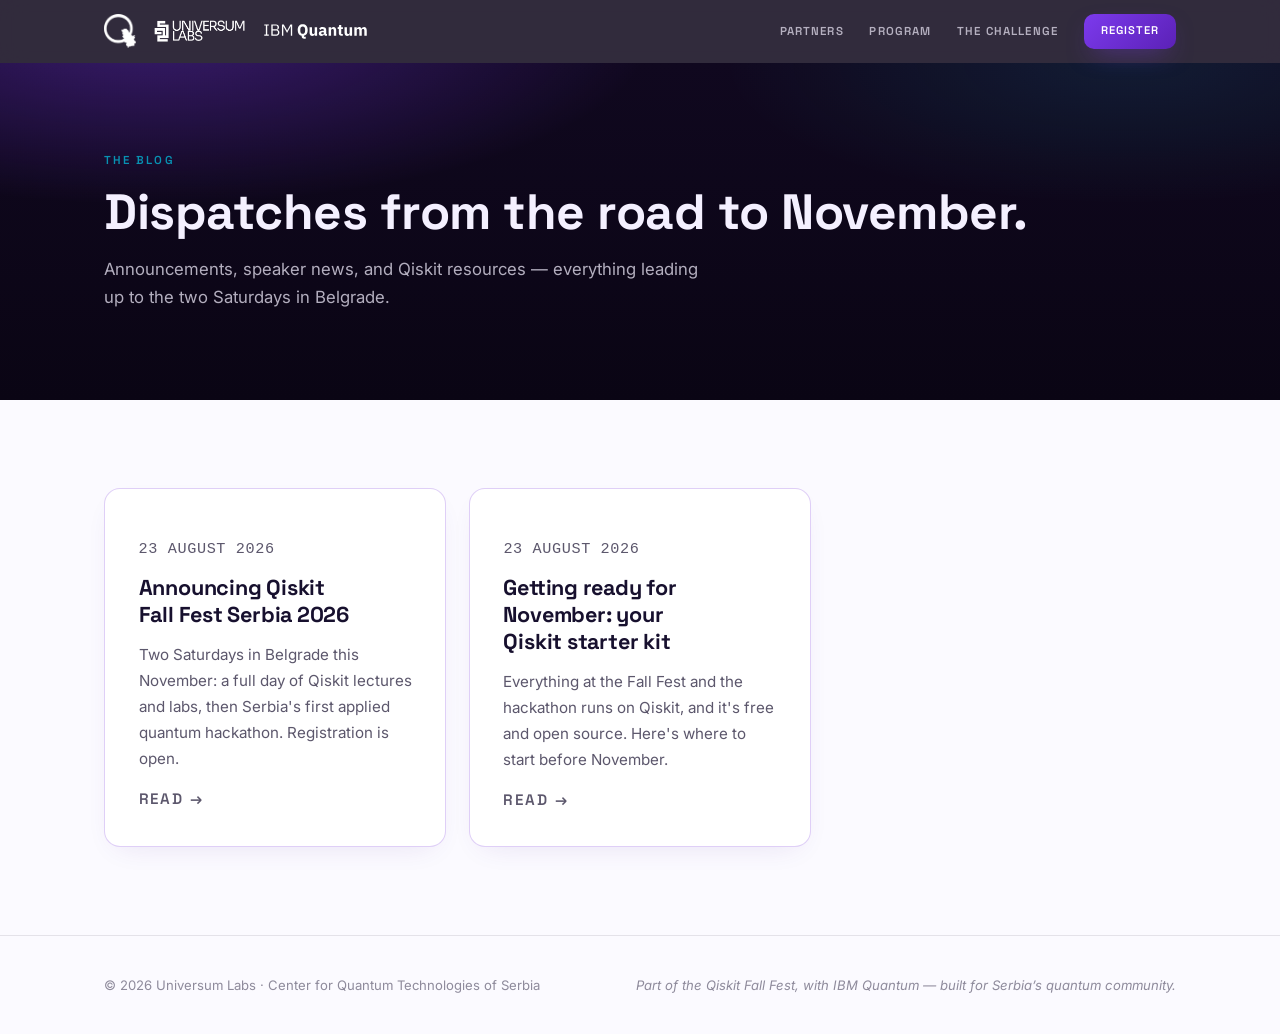
==== blog/index.html @ 72c78f12 "Add the blog, WordPress-ready New /blog with a listing page and a post page, styled to the site (dar" ====
<!doctype html>
<html lang="en">
<head>
  <meta charset="utf-8" />
  <meta name="viewport" content="width=device-width, initial-scale=1" />
  <title>Blog — Qiskit Fall Fest Serbia 2026</title>
  <meta
    name="description"
    content="News and updates from Qiskit Fall Fest Serbia 2026 — announcements, speaker news, Qiskit resources, and everything leading up to the two Saturdays in Belgrade."
  />
  <meta name="theme-color" content="#0A0514" />
  <link rel="icon" href="data:image/svg+xml,%3Csvg%20xmlns='http://www.w3.org/2000/svg'%20viewBox='0%200%2032%2032'%3E%3Ccircle%20cx='16'%20cy='16'%20r='13'%20fill='none'%20stroke='%238B5CF6'%20stroke-width='2'/%3E%3Cellipse%20cx='16'%20cy='16'%20rx='13'%20ry='5'%20fill='none'%20stroke='%238B5CF6'%20stroke-opacity='.55'/%3E%3Cline%20x1='16'%20y1='16'%20x2='24'%20y2='8'%20stroke='%2322D3EE'%20stroke-width='2'/%3E%3Ccircle%20cx='24'%20cy='8'%20r='2.5'%20fill='%2322D3EE'/%3E%3C/svg%3E" />
  <link rel="preconnect" href="https://fonts.googleapis.com" />
  <link rel="preconnect" href="https://fonts.gstatic.com" crossorigin />
  <link
    href="https://fonts.googleapis.com/css2?family=Inter:wght@400;500;600&family=Space+Grotesk:wght@500;600;700&display=swap"
    rel="stylesheet"
  />
  <link rel="stylesheet" href="../styles.css" />
</head>
<body>
  <header class="topbar">
    <div class="wrap topbar-inner">
      <div class="brand-logos" role="img" aria-label="Center for Quantum Technologies of Serbia, Universum Labs, and IBM Quantum">
        <img class="brand-logo brand-cqt" src="../assets/logo-cqt-serbia-white.png" alt="" />
        <img class="brand-logo brand-ul" src="../assets/logo-universum-labs-white.png" alt="" />
        <img class="brand-logo brand-ibm" src="../assets/ibm-quantum-rev.svg" alt="" />
      </div>
      <nav class="topnav" aria-label="Page">
        <a href="../index.html#partners">Partners</a>
        <a href="../index.html#program">Program</a>
        <a href="../index.html#challenge">The Challenge</a>
        <a class="btn btn-primary btn-small" href="../index.html#register">Register</a>
      </nav>
    </div>
  </header>

  <main>
    <section class="page-head" aria-label="Blog">
      <div class="wrap">
        <p class="eyebrow">The blog</p>
        <h1>Dispatches from the road to November.</h1>
        <p class="page-head-lede">
          Announcements, speaker news, and Qiskit resources — everything
          leading up to the two Saturdays in Belgrade.
        </p>
      </div>
    </section>

    <section aria-label="Posts">
      <div class="wrap">
        <div id="post-list" class="post-grid">
          <p class="blog-empty">Loading posts…</p>
        </div>
      </div>
    </section>
  </main>

  <footer class="footer">
    <div class="wrap footer-inner">
      <p>© 2026 Universum Labs · Center for Quantum Technologies of Serbia</p>
      <p class="footer-tag">Part of the Qiskit Fall Fest, with IBM Quantum — built for Serbia&rsquo;s quantum community.</p>
    </div>
  </footer>

  <script src="./posts.js"></script>
  <script src="./blog.js"></script>
</body>
</html>
---- styles.css ----
/* ────────────────────────────────────────────────────────────────────────
   Quantum Hackathon — standalone pre-launch site (light theme)
   Universum Labs × Center for Quantum Technologies Serbia
   ──────────────────────────────────────────────────────────────────────── */

:root {
  --bg: #fbfaff;
  --bg-raised: #f4f1fc;
  --panel: #ffffff;
  --line: rgba(109, 40, 217, 0.22);
  --line-soft: rgba(23, 16, 46, 0.1);
  --violet: #7c3aed;
  --violet-bright: #6d28d9;
  --violet-deep: #5b21b6;
  --cyan: #0891b2;
  --pink: #db2777;
  --text: #17102e;
  --dim: rgba(23, 16, 46, 0.7);
  --dimmer: rgba(23, 16, 46, 0.48);
  --font-display: "Space Grotesk", "Inter", system-ui, sans-serif;
  --font-body: "Inter", system-ui, sans-serif;
  --font-mono: ui-monospace, "SF Mono", "Cascadia Code", "JetBrains Mono", Menlo, monospace;
}

* {
  margin: 0;
  padding: 0;
  box-sizing: border-box;
}

html {
  scroll-behavior: smooth;
}

body {
  background: var(--bg);
  color: var(--text);
  font-family: var(--font-body);
  font-size: 16px;
  line-height: 1.6;
  -webkit-font-smoothing: antialiased;
}

::selection {
  background: rgba(124, 58, 237, 0.22);
  color: var(--text);
}

:focus-visible {
  outline: 2px solid var(--cyan);
  outline-offset: 2px;
}

.wrap {
  max-width: 1120px;
  margin-inline: auto;
  padding-inline: 24px;
}

.wrap-narrow {
  max-width: 720px;
}

section {
  scroll-margin-top: 76px;
}

.mono {
  font-family: var(--font-mono);
}

/* Gradient text — only used in the dark hero, so the bright variants */
.grad {
  background: linear-gradient(100deg, #a78bfa, #22d3ee);
  -webkit-background-clip: text;
  background-clip: text;
  color: transparent;
}

.violet { color: var(--violet-bright); }
.cyan { color: var(--cyan); }
.pink { color: var(--pink); }
.centered { text-align: center; }

/* ──────── Buttons ──────── */

.btn {
  display: inline-block;
  border: 0;
  border-radius: 10px;
  padding: 0.95rem 1.8rem;
  font-family: var(--font-display);
  font-size: 0.8rem;
  font-weight: 600;
  letter-spacing: 0.08em;
  text-transform: uppercase;
  text-decoration: none;
  color: var(--text);
  cursor: pointer;
  transition: transform 0.15s ease, box-shadow 0.15s ease, border-color 0.15s ease, filter 0.15s ease;
}

.btn-primary {
  background: linear-gradient(135deg, var(--violet), var(--violet-deep));
  color: #ffffff;
  box-shadow: 0 10px 26px -10px rgba(124, 58, 237, 0.55);
}

.btn-primary:hover {
  filter: brightness(1.08);
  transform: translateY(-2px);
}

.btn-ghost {
  border: 1px solid rgba(23, 16, 46, 0.25);
  background: transparent;
}

.btn-ghost:hover {
  border-color: var(--violet);
  color: var(--violet-bright);
  transform: translateY(-2px);
}

.btn-small {
  padding: 0.55rem 1.1rem;
  font-size: 0.7rem;
}

/* ──────── Top bar ──────── */

/* Dark to match the hero — the two read as one dark block at the top */
.topbar {
  position: sticky;
  top: 0;
  z-index: 50;
  background: rgba(13, 7, 26, 0.85);
  backdrop-filter: blur(12px);
  -webkit-backdrop-filter: blur(12px);
}

/* All three partner marks, white versions, in the menu bar */
.brand-logos {
  display: flex;
  align-items: center;
  gap: 1.1rem;
}

.brand-logo {
  display: block;
  width: auto;
}

.brand-cqt { height: 34px; }
.brand-ul  { height: 22px; }
.brand-ibm { height: 17px; }

.topbar-inner {
  display: flex;
  align-items: center;
  justify-content: space-between;
  gap: 1rem;
  padding-block: 0.85rem;
}

.topnav {
  display: flex;
  align-items: center;
  gap: 1.6rem;
}

.topnav a:not(.btn) {
  font-family: var(--font-display);
  font-size: 0.72rem;
  font-weight: 600;
  letter-spacing: 0.1em;
  text-transform: uppercase;
  text-decoration: none;
  color: rgba(244, 240, 255, 0.68);
  transition: color 0.15s ease;
}

.topnav a:not(.btn):hover {
  color: #ffffff;
}

/* ──────── Hero ──────── */

/* Dark hero on a light page — the dark-to-light change is the divider,
   so no border here */
.hero {
  position: relative;
  overflow: hidden;
  background:
    radial-gradient(60% 55% at 12% -5%, rgba(124, 58, 237, 0.38), transparent 65%),
    radial-gradient(45% 45% at 88% 12%, rgba(34, 211, 238, 0.12), transparent 70%),
    linear-gradient(180deg, #10081f 0%, #0a0514 100%);
}

.hero h1 {
  color: #f4f0ff;
}

.hero .lede {
  color: rgba(244, 240, 255, 0.74);
}

.hero .microline,
.hero .hero-footline {
  color: rgba(244, 240, 255, 0.48);
}

.hero .pill {
  color: #c4b5fd;
  border-color: rgba(167, 139, 250, 0.42);
  background: rgba(139, 92, 246, 0.14);
}

.hero .btn-ghost {
  border-color: rgba(244, 240, 255, 0.35);
  color: #f4f0ff;
}

.hero .btn-ghost:hover {
  border-color: #a78bfa;
  color: #c4b5fd;
}

.hero .readout {
  color: rgba(244, 240, 255, 0.5);
}

.hero .readout .angles {
  color: #22d3ee;
}

.hero-grid {
  display: grid;
  grid-template-columns: 1.05fr 0.95fr;
  align-items: center;
  gap: 3rem;
  min-height: min(82svh, 860px);
  padding-block: 4.5rem 3rem;
}

.pill {
  display: inline-block;
  border: 1px solid var(--line);
  border-radius: 999px;
  padding: 0.4rem 1rem;
  font-family: var(--font-display);
  font-size: 0.68rem;
  font-weight: 600;
  letter-spacing: 0.16em;
  text-transform: uppercase;
  color: var(--violet-bright);
  background: rgba(124, 58, 237, 0.07);
}

.hero h1 {
  margin-top: 1.6rem;
  font-family: var(--font-display);
  font-size: clamp(2.6rem, 5.6vw, 4.2rem);
  font-weight: 700;
  line-height: 1.04;
  letter-spacing: -0.015em;
  text-wrap: balance;
}

.hero h1 .grad {
  display: inline;
}

.lede {
  margin-top: 1.5rem;
  max-width: 34rem;
  font-size: 1.1rem;
  line-height: 1.75;
  color: var(--dim);
}

.cta-row {
  display: flex;
  flex-wrap: wrap;
  gap: 0.9rem;
  margin-top: 2.2rem;
}

.microline {
  margin-top: 2rem;
  font-family: var(--font-display);
  font-size: 0.68rem;
  font-weight: 600;
  letter-spacing: 0.14em;
  text-transform: uppercase;
  color: var(--dimmer);
}

.hero-footline {
  padding-bottom: 1.8rem;
  text-align: center;
  font-family: var(--font-display);
  font-size: 0.66rem;
  font-weight: 600;
  letter-spacing: 0.22em;
  text-transform: uppercase;
  color: var(--dimmer);
}

/* ──────── Bloch sphere ──────── */

.hero-viz {
  text-align: center;
}

#bloch {
  width: min(100%, 440px);
  height: auto;
  filter: drop-shadow(0 0 46px rgba(124, 58, 237, 0.32));
}

#bloch text {
  font-family: var(--font-mono);
  font-size: 12.5px;
}

#bloch .psi-label {
  font-size: 14px;
}

.readout {
  display: flex;
  flex-direction: column;
  gap: 0.35rem;
  margin-top: 0.8rem;
  font-size: 0.78rem;
  color: var(--dimmer);
}

.readout sup {
  font-size: 0.62em;
}

.readout .angles {
  color: var(--cyan);
  font-variant-numeric: tabular-nums;
}

/* ──────── Sections ──────── */

section:not(.hero) {
  padding-block: 5.5rem;
}

.band {
  border-block: 1px solid var(--line-soft);
  background:
    radial-gradient(50% 60% at 85% 10%, rgba(124, 58, 237, 0.08), transparent 70%),
    var(--bg-raised);
}

.eyebrow {
  font-family: var(--font-display);
  font-size: 0.72rem;
  font-weight: 600;
  letter-spacing: 0.18em;
  text-transform: uppercase;
  color: var(--cyan);
}

h2 {
  margin-top: 1rem;
  max-width: 46rem;
  font-family: var(--font-display);
  font-size: clamp(1.9rem, 3.6vw, 2.7rem);
  font-weight: 700;
  line-height: 1.12;
  letter-spacing: -0.01em;
  text-wrap: balance;
}

h2.centered {
  margin-inline: auto;
}

.section-lede {
  margin-top: 1.4rem;
  max-width: 46rem;
  font-size: 1.02rem;
  line-height: 1.75;
  color: var(--dim);
}

.section-lede.centered {
  margin-inline: auto;
}

/* ──────── Cards ──────── */

.card {
  border: 1px solid var(--line);
  border-radius: 16px;
  background: var(--panel);
  box-shadow: 0 10px 30px -14px rgba(76, 29, 149, 0.14);
  padding: 2.1rem;
  transition: transform 0.18s ease, border-color 0.18s ease, box-shadow 0.18s ease;
}

.card:hover {
  transform: translateY(-4px);
  border-color: rgba(109, 40, 217, 0.45);
  box-shadow: 0 18px 42px -16px rgba(76, 29, 149, 0.22);
}

.card h3 {
  font-family: var(--font-display);
  font-size: 1.45rem;
  font-weight: 700;
  line-height: 1.2;
}

.card p:not(.card-eyebrow):not(.card-role):not(.track-number) {
  margin-top: 0.9rem;
  font-size: 0.95rem;
  line-height: 1.7;
  color: var(--dim);
}

.card-eyebrow {
  margin-bottom: 0.9rem;
  font-family: var(--font-display);
  font-size: 0.68rem;
  font-weight: 600;
  letter-spacing: 0.18em;
  text-transform: uppercase;
}

.card-role {
  margin-top: 1.4rem;
  font-family: var(--font-display);
  font-size: 0.66rem;
  font-weight: 600;
  letter-spacing: 0.12em;
  text-transform: uppercase;
}

/* Partner logo row — three logos, side by side, each linking out */

.logo-row {
  display: flex;
  flex-wrap: wrap;
  align-items: center;
  justify-content: center;
  gap: 3rem 4.5rem;
  margin-top: 3.4rem;
}

.logo-link {
  display: inline-flex;
  transition: opacity 0.15s ease, transform 0.15s ease;
}

.logo-link:hover {
  opacity: 0.75;
  transform: translateY(-3px);
}

.logo-img {
  display: block;
  width: auto;
  max-width: 100%;
}

/* Heights tuned per logo so the three read at similar visual weight */
.logo-cqt { height: clamp(110px, 15vw, 168px); }
.logo-ul  { height: clamp(54px, 7.4vw, 80px); }
.logo-ibm { height: clamp(38px, 5vw, 54px); }

/* Organizer cards under the partner logos */

.team-kicker {
  margin-top: 4.2rem;
  text-align: center;
  font-family: var(--font-display);
  font-size: 0.68rem;
  font-weight: 600;
  letter-spacing: 0.2em;
  text-transform: uppercase;
  color: var(--dimmer);
}

.team-grid {
  display: flex;
  flex-wrap: wrap;
  justify-content: center;
  gap: 1.2rem;
  margin-top: 1.6rem;
}

.team-card {
  width: 196px;
  border: 1px solid var(--line);
  border-radius: 16px;
  background: var(--panel);
  box-shadow: 0 10px 30px -14px rgba(76, 29, 149, 0.14);
  padding: 1.4rem 1rem 1.3rem;
  text-align: center;
  transition: transform 0.18s ease, border-color 0.18s ease, box-shadow 0.18s ease;
}

.team-card:hover {
  transform: translateY(-4px);
  border-color: rgba(109, 40, 217, 0.45);
  box-shadow: 0 18px 42px -16px rgba(76, 29, 149, 0.22);
}

/* Photo placeholder — swap the div for an <img class="headshot"> when
   real photos land; the same rules crop it into the circle */
.headshot {
  width: 108px;
  height: 108px;
  margin: 0 auto 0.9rem;
  border-radius: 50%;
  border: 1px solid var(--line);
  background: linear-gradient(135deg, rgba(124, 58, 237, 0.16), rgba(34, 211, 238, 0.14));
  display: flex;
  align-items: center;
  justify-content: center;
  object-fit: cover;
  font-family: var(--font-display);
  font-size: 1.35rem;
  font-weight: 700;
  letter-spacing: 0.05em;
  color: var(--violet-bright);
}

.team-name {
  display: inline-block;
  font-family: var(--font-display);
  font-size: 0.95rem;
  font-weight: 700;
  line-height: 1.25;
  color: var(--text);
  text-decoration: none;
  transition: color 0.15s ease;
}

.team-name::after {
  content: " ↗";
  font-size: 0.72em;
  color: var(--cyan);
}

.team-name:hover {
  color: var(--violet-bright);
}

.team-org {
  margin-top: 0.35rem;
  font-family: var(--font-display);
  font-size: 0.64rem;
  font-weight: 600;
  letter-spacing: 0.14em;
  text-transform: uppercase;
  color: var(--dimmer);
}

/* ──────── Program ──────── */

.program-grid {
  display: grid;
  grid-template-columns: 1fr 1fr;
  gap: 1.4rem;
  margin-top: 2.6rem;
}

.program-date {
  font-family: var(--font-display);
  font-size: 0.95rem;
  font-weight: 600;
  letter-spacing: 0.1em;
  text-transform: uppercase;
  line-height: 1;
  margin-bottom: 1.1rem;
}

.program-date span {
  font-size: 3.4rem;
  font-weight: 700;
  letter-spacing: -0.01em;
  margin-inline: 0.15rem;
}

.program-card h3 {
  margin-top: 0.2rem;
}

/* ──────── Schedule table ──────── */

.schedule {
  margin-top: 3.2rem;
}

.schedule-kicker {
  font-family: var(--font-display);
  font-size: 0.68rem;
  font-weight: 600;
  letter-spacing: 0.2em;
  text-transform: uppercase;
  color: var(--dimmer);
}

.table-wrap {
  margin-top: 1.2rem;
  overflow-x: auto;
  border: 1px solid var(--line);
  border-radius: 14px;
  background: var(--panel);
  box-shadow: 0 10px 30px -14px rgba(76, 29, 149, 0.14);
}

.program-table {
  width: 100%;
  min-width: 640px;
  border-collapse: collapse;
  text-align: left;
  font-size: 0.93rem;
}

.program-table th {
  padding: 0.85rem 1.2rem;
  font-family: var(--font-display);
  font-size: 0.64rem;
  font-weight: 600;
  letter-spacing: 0.16em;
  text-transform: uppercase;
  color: var(--dimmer);
  border-bottom: 1px solid var(--line);
}

.program-table td {
  padding: 0.8rem 1.2rem;
  border-bottom: 1px solid var(--line-soft);
  vertical-align: top;
}

.program-table tbody tr:last-child td {
  border-bottom: 0;
}

.t-time {
  font-family: var(--font-mono);
  font-size: 0.8rem;
  font-variant-numeric: tabular-nums;
  white-space: nowrap;
  color: var(--violet-bright);
}

.t-lead {
  font-size: 0.86rem;
  color: var(--dim);
}

.t-tba {
  font-style: italic;
  color: var(--dimmer);
}

.t-break td {
  background: rgba(124, 58, 237, 0.045);
}

.t-break td:not(.t-time) {
  color: var(--dimmer);
}

.schedule-note {
  margin-top: 1rem;
  font-size: 0.9rem;
  font-style: italic;
  color: var(--dimmer);
}

.band-note {
  margin-top: 2.2rem;
  max-width: 44rem;
  font-style: italic;
  color: var(--dim);
}

/* ──────── Tracks ──────── */

.tracks-kicker {
  margin-top: 3.4rem;
  font-family: var(--font-display);
  font-size: 0.68rem;
  font-weight: 600;
  letter-spacing: 0.2em;
  text-transform: uppercase;
  color: var(--dimmer);
}

.track-grid {
  display: grid;
  grid-template-columns: repeat(3, 1fr);
  gap: 1.4rem;
  margin-top: 1.4rem;
}

.track-number {
  font-family: var(--font-display);
  font-size: 3.6rem;
  font-weight: 700;
  line-height: 1;
  opacity: 0.38;
}

.track-card h3 {
  margin-top: 0.9rem;
}

.tracks-note {
  margin-top: 1.8rem;
  max-width: 44rem;
  font-size: 0.92rem;
  font-style: italic;
  color: var(--dimmer);
}

/* ──────── Facts ──────── */

.facts {
  display: grid;
  grid-template-columns: repeat(3, 1fr);
  gap: 1rem;
  margin-top: 3.4rem;
}

.fact {
  border: 1px solid var(--line);
  border-radius: 14px;
  background: rgba(124, 58, 237, 0.055);
  padding: 1.5rem 1rem;
  text-align: center;
}

.fact-value {
  font-family: var(--font-display);
  font-size: 1.6rem;
  font-weight: 700;
  color: var(--violet-bright);
}

.fact-label {
  margin-top: 0.4rem;
  font-family: var(--font-display);
  font-size: 0.64rem;
  font-weight: 600;
  letter-spacing: 0.14em;
  text-transform: uppercase;
  color: var(--dimmer);
}

/* ──────── Signup ──────── */

.updates {
  text-align: center;
}

.signup {
  max-width: 42rem;
  margin: 2.6rem auto 0;
  border: 1px solid var(--line);
  border-radius: 16px;
  background: var(--panel);
  box-shadow: 0 14px 38px -16px rgba(76, 29, 149, 0.18);
  padding: 2rem;
  text-align: left;
}

.field-label {
  display: block;
  margin-bottom: 0.6rem;
  font-family: var(--font-display);
  font-size: 0.68rem;
  font-weight: 600;
  letter-spacing: 0.14em;
  text-transform: uppercase;
  color: var(--dim);
}

.form-grid {
  display: grid;
  grid-template-columns: 1fr 1fr;
  gap: 1.1rem 1rem;
}

.field-wide {
  grid-column: 1 / -1;
}

fieldset.field {
  border: 0;
  padding: 0;
  margin: 0;
}

.signup input[type="text"],
.signup input[type="email"],
.signup select,
.signup textarea {
  width: 100%;
  border: 1px solid rgba(109, 40, 217, 0.3);
  border-radius: 10px;
  background: #ffffff;
  padding: 0.85rem 1rem;
  font-family: var(--font-body);
  font-size: 0.95rem;
  color: var(--text);
}

.signup select {
  appearance: none;
  background-image: url("data:image/svg+xml,%3Csvg xmlns='http://www.w3.org/2000/svg' width='12' height='8'%3E%3Cpath d='M1 1l5 5 5-5' fill='none' stroke='%236d28d9' stroke-width='2'/%3E%3C/svg%3E");
  background-repeat: no-repeat;
  background-position: right 1rem center;
  padding-right: 2.4rem;
}

.signup select:invalid {
  color: var(--dimmer);
}

.signup textarea {
  resize: vertical;
}

.signup ::placeholder {
  color: var(--dimmer);
}

.signup input:focus,
.signup select:focus,
.signup textarea:focus {
  border-color: var(--violet);
  outline: none;
}

.check {
  display: flex;
  align-items: center;
  gap: 0.6rem;
  padding: 0.4rem 0;
  font-size: 0.93rem;
  color: var(--dim);
  cursor: pointer;
}

.check input {
  width: 17px;
  height: 17px;
  flex: none;
  accent-color: var(--violet);
}

.optional {
  text-transform: none;
  letter-spacing: 0.02em;
  font-weight: 500;
  color: var(--dimmer);
}

.btn-register {
  width: 100%;
  margin-top: 1.3rem;
}

.hp {
  position: absolute;
  left: -9999px;
  width: 1px;
  height: 1px;
  opacity: 0;
}

.form-status {
  min-height: 1.3rem;
  margin-top: 0.8rem;
  font-size: 0.82rem;
  color: var(--dim);
}

.form-status.error {
  color: var(--pink);
}

.privacy {
  margin-top: 1.4rem;
  font-family: var(--font-display);
  font-size: 0.64rem;
  font-weight: 600;
  letter-spacing: 0.14em;
  text-transform: uppercase;
  color: var(--dimmer);
}

/* ──────── Blog ──────── */

/* Dark page header band, matching the hero's palette */
.page-head {
  background:
    radial-gradient(60% 80% at 12% -10%, rgba(124, 58, 237, 0.38), transparent 65%),
    radial-gradient(45% 60% at 88% 0%, rgba(34, 211, 238, 0.1), transparent 70%),
    linear-gradient(180deg, #10081f 0%, #0a0514 100%);
}

.page-head h1 {
  margin-top: 1rem;
  font-family: var(--font-display);
  font-size: clamp(2rem, 4.4vw, 3.1rem);
  font-weight: 700;
  line-height: 1.08;
  letter-spacing: -0.01em;
  color: #f4f0ff;
  text-wrap: balance;
}

.page-head-lede {
  margin-top: 1rem;
  max-width: 38rem;
  font-size: 1.05rem;
  line-height: 1.7;
  color: rgba(244, 240, 255, 0.72);
}

.page-head .post-date {
  margin-top: 1rem;
  color: #22d3ee;
}

.crumb {
  color: inherit;
  text-decoration: none;
}

.crumb:hover {
  color: #ffffff;
}

.crumb-dark {
  font-family: var(--font-display);
  font-size: 0.78rem;
  font-weight: 600;
  letter-spacing: 0.08em;
  text-transform: uppercase;
  text-decoration: none;
  color: var(--violet-bright);
}

.crumb-dark:hover {
  color: var(--text);
}

.wrap-prose {
  max-width: 46rem;
}

.post-grid {
  display: grid;
  grid-template-columns: repeat(auto-fill, minmax(300px, 1fr));
  gap: 1.4rem;
}

.post-card {
  display: block;
  text-decoration: none;
  color: inherit;
}

.post-date {
  font-family: var(--font-mono);
  font-size: 0.75rem;
  letter-spacing: 0.04em;
  text-transform: uppercase;
  color: var(--violet-bright);
}

.post-card h2 {
  margin-top: 0.7rem;
  max-width: none;
  font-size: 1.35rem;
  line-height: 1.25;
}

.post-excerpt {
  margin-top: 0.7rem;
  font-size: 0.95rem;
  line-height: 1.65;
  color: var(--dim);
}

.post-more {
  margin-top: 1.1rem;
  font-family: var(--font-display);
  font-size: 0.7rem;
  font-weight: 600;
  letter-spacing: 0.12em;
  text-transform: uppercase;
  color: var(--cyan);
}

.blog-empty {
  grid-column: 1 / -1;
  color: var(--dimmer);
  font-style: italic;
}

.post-footer {
  margin-top: 2.6rem;
}

/* Post body typography */
.prose {
  font-size: 1.02rem;
  line-height: 1.8;
  color: var(--text);
}

.prose > * + * {
  margin-top: 1.1em;
}

.prose h2,
.prose h3 {
  margin-top: 1.9em;
  font-family: var(--font-display);
  font-weight: 700;
  line-height: 1.2;
}

.prose h2 { font-size: 1.5rem; }
.prose h3 { font-size: 1.2rem; }

.prose a {
  color: var(--violet-bright);
  text-decoration: underline;
  text-decoration-color: rgba(109, 40, 217, 0.35);
  text-underline-offset: 3px;
}

.prose a:hover {
  text-decoration-color: var(--violet-bright);
}

.prose ul,
.prose ol {
  padding-left: 1.4rem;
}

.prose li {
  margin-top: 0.45em;
}

.prose li::marker {
  color: var(--violet);
}

.prose blockquote {
  border-left: 3px solid var(--violet);
  padding-left: 1.2rem;
  font-style: italic;
  color: var(--dim);
}

.prose code {
  background: rgba(124, 58, 237, 0.08);
  border-radius: 6px;
  padding: 0.1em 0.4em;
  font-family: var(--font-mono);
  font-size: 0.88em;
  color: var(--violet-deep);
}

.prose pre {
  overflow-x: auto;
  border: 1px solid var(--line);
  border-radius: 12px;
  background: #141022;
  padding: 1.1rem 1.3rem;
}

.prose pre code {
  background: none;
  padding: 0;
  color: #c4b5fd;
}

.prose img {
  max-width: 100%;
  height: auto;
  border-radius: 12px;
}

/* ──────── Footer ──────── */

.footer {
  border-top: 1px solid var(--line-soft);
  padding-block: 2.4rem;
}

.footer-inner {
  display: flex;
  flex-wrap: wrap;
  justify-content: space-between;
  gap: 0.8rem;
  font-size: 0.82rem;
  color: var(--dimmer);
}

.footer-tag {
  font-style: italic;
}

/* ──────── Responsive ──────── */

@media (max-width: 940px) {
  .hero-grid {
    grid-template-columns: 1fr;
    min-height: 0;
    padding-block: 3.5rem 2.5rem;
    text-align: center;
  }

  .lede {
    margin-inline: auto;
  }

  .cta-row {
    justify-content: center;
  }

  #bloch {
    width: min(78vw, 380px);
  }

  .program-grid,
  .track-grid,
  .facts {
    grid-template-columns: 1fr;
  }

  .logo-row {
    gap: 2.2rem 3rem;
  }
}

@media (max-width: 720px) {
  .topnav a:not(.btn) {
    display: none;
  }

  .brand-logos {
    gap: 0.7rem;
  }

  .brand-cqt { height: 27px; }
  .brand-ul  { height: 17px; }
  .brand-ibm { height: 13px; }

  .topbar .btn-small {
    padding: 0.5rem 0.8rem;
    font-size: 0.62rem;
    white-space: nowrap;
  }

  .form-grid {
    grid-template-columns: 1fr;
  }
}

/* ──────── Reduced motion ──────── */

@media (prefers-reduced-motion: reduce) {
  html {
    scroll-behavior: auto;
  }

  .btn,
  .card {
    transition: none;
  }
}
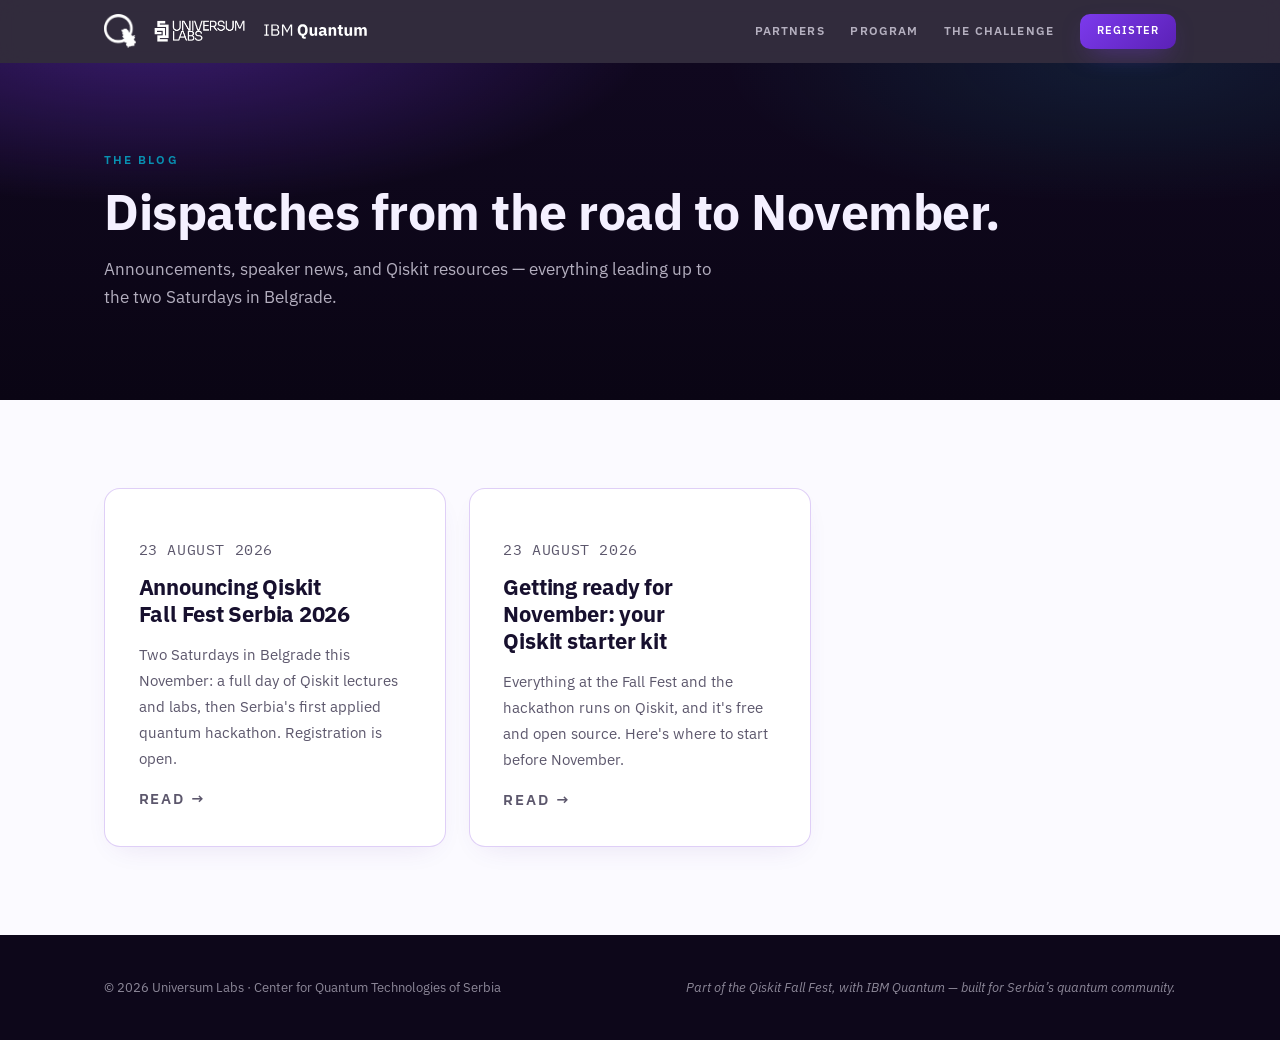
==== commit aeda0650: "IBM Plex type, color-block sections, and session detail pages - Switch all type to IBM Plex Sans / I" ====
--- a/blog/index.html
+++ b/blog/index.html
@@ -13,7 +13,7 @@
   <link rel="preconnect" href="https://fonts.googleapis.com" />
   <link rel="preconnect" href="https://fonts.gstatic.com" crossorigin />
   <link
-    href="https://fonts.googleapis.com/css2?family=Inter:wght@400;500;600&family=Space+Grotesk:wght@500;600;700&display=swap"
+    href="https://fonts.googleapis.com/css2?family=IBM+Plex+Mono:wght@400;500&family=IBM+Plex+Sans:wght@400;500;600;700&display=swap"
     rel="stylesheet"
   />
   <link rel="stylesheet" href="../styles.css" />
--- a/styles.css
+++ b/styles.css
@@ -17,9 +17,10 @@
   --text: #17102e;
   --dim: rgba(23, 16, 46, 0.7);
   --dimmer: rgba(23, 16, 46, 0.48);
-  --font-display: "Space Grotesk", "Inter", system-ui, sans-serif;
-  --font-body: "Inter", system-ui, sans-serif;
-  --font-mono: ui-monospace, "SF Mono", "Cascadia Code", "JetBrains Mono", Menlo, monospace;
+  /* IBM Plex — the same family IBM Quantum uses */
+  --font-display: "IBM Plex Sans", system-ui, sans-serif;
+  --font-body: "IBM Plex Sans", system-ui, sans-serif;
+  --font-mono: "IBM Plex Mono", ui-monospace, "SF Mono", Menlo, monospace;
 }
 
 * {
@@ -240,7 +241,7 @@
   align-items: center;
   gap: 3rem;
   min-height: min(82svh, 860px);
-  padding-block: 4.5rem 3rem;
+  padding-block: 4.5rem;
 }
 
 .pill {
@@ -352,11 +353,11 @@
   padding-block: 5.5rem;
 }
 
+/* Tinted band — color, not lines, divides sections */
 .band {
-  border-block: 1px solid var(--line-soft);
   background:
-    radial-gradient(50% 60% at 85% 10%, rgba(124, 58, 237, 0.08), transparent 70%),
-    var(--bg-raised);
+    radial-gradient(50% 60% at 85% 10%, rgba(124, 58, 237, 0.1), transparent 70%),
+    #f1ecfb;
 }
 
 .eyebrow {
@@ -452,7 +453,6 @@
   align-items: center;
   justify-content: center;
   gap: 3rem 4.5rem;
-  margin-top: 3.4rem;
 }
 
 .logo-link {
@@ -545,7 +545,7 @@
   transition: color 0.15s ease;
 }
 
-.team-name::after {
+a.team-name::after {
   content: " ↗";
   font-size: 0.72em;
   color: var(--cyan);
@@ -679,6 +679,71 @@
   font-size: 0.9rem;
   font-style: italic;
   color: var(--dimmer);
+}
+
+/* Sessions in the table link to their detail pages */
+.t-link {
+  color: var(--violet-deep);
+  font-weight: 500;
+  text-decoration: none;
+  border-bottom: 1px solid rgba(109, 40, 217, 0.3);
+  transition: border-color 0.15s ease, color 0.15s ease;
+}
+
+.t-link:hover {
+  color: var(--violet);
+  border-bottom-color: var(--violet);
+}
+
+/* ──────── Session detail page ──────── */
+
+.meta-chips {
+  display: flex;
+  flex-wrap: wrap;
+  gap: 0.6rem;
+  margin-top: 1.2rem;
+}
+
+.meta-chip {
+  border: 1px solid rgba(167, 139, 250, 0.35);
+  border-radius: 999px;
+  padding: 0.35rem 0.9rem;
+  font-family: var(--font-mono);
+  font-size: 0.72rem;
+  letter-spacing: 0.04em;
+  color: #c4b5fd;
+  background: rgba(139, 92, 246, 0.12);
+}
+
+.speakers-kicker {
+  margin-top: 3rem;
+  font-family: var(--font-display);
+  font-size: 0.68rem;
+  font-weight: 600;
+  letter-spacing: 0.2em;
+  text-transform: uppercase;
+  color: var(--dimmer);
+}
+
+.speaker-note {
+  margin-top: 1.2rem;
+  font-size: 0.9rem;
+  font-style: italic;
+  color: var(--dimmer);
+}
+
+.session-cta {
+  display: flex;
+  flex-wrap: wrap;
+  align-items: center;
+  gap: 1.2rem;
+  margin-top: 3rem;
+}
+
+.team-role {
+  margin-top: 0.15rem;
+  font-size: 0.82rem;
+  color: var(--dim);
 }
 
 .band-note {
@@ -1103,9 +1168,10 @@
 
 /* ──────── Footer ──────── */
 
+/* Dark footer bookends the page with the topbar and hero — no divider line */
 .footer {
-  border-top: 1px solid var(--line-soft);
-  padding-block: 2.4rem;
+  background: #0d071a;
+  padding-block: 2.6rem;
 }
 
 .footer-inner {
@@ -1114,7 +1180,7 @@
   justify-content: space-between;
   gap: 0.8rem;
   font-size: 0.82rem;
-  color: var(--dimmer);
+  color: rgba(244, 240, 255, 0.55);
 }
 
 .footer-tag {
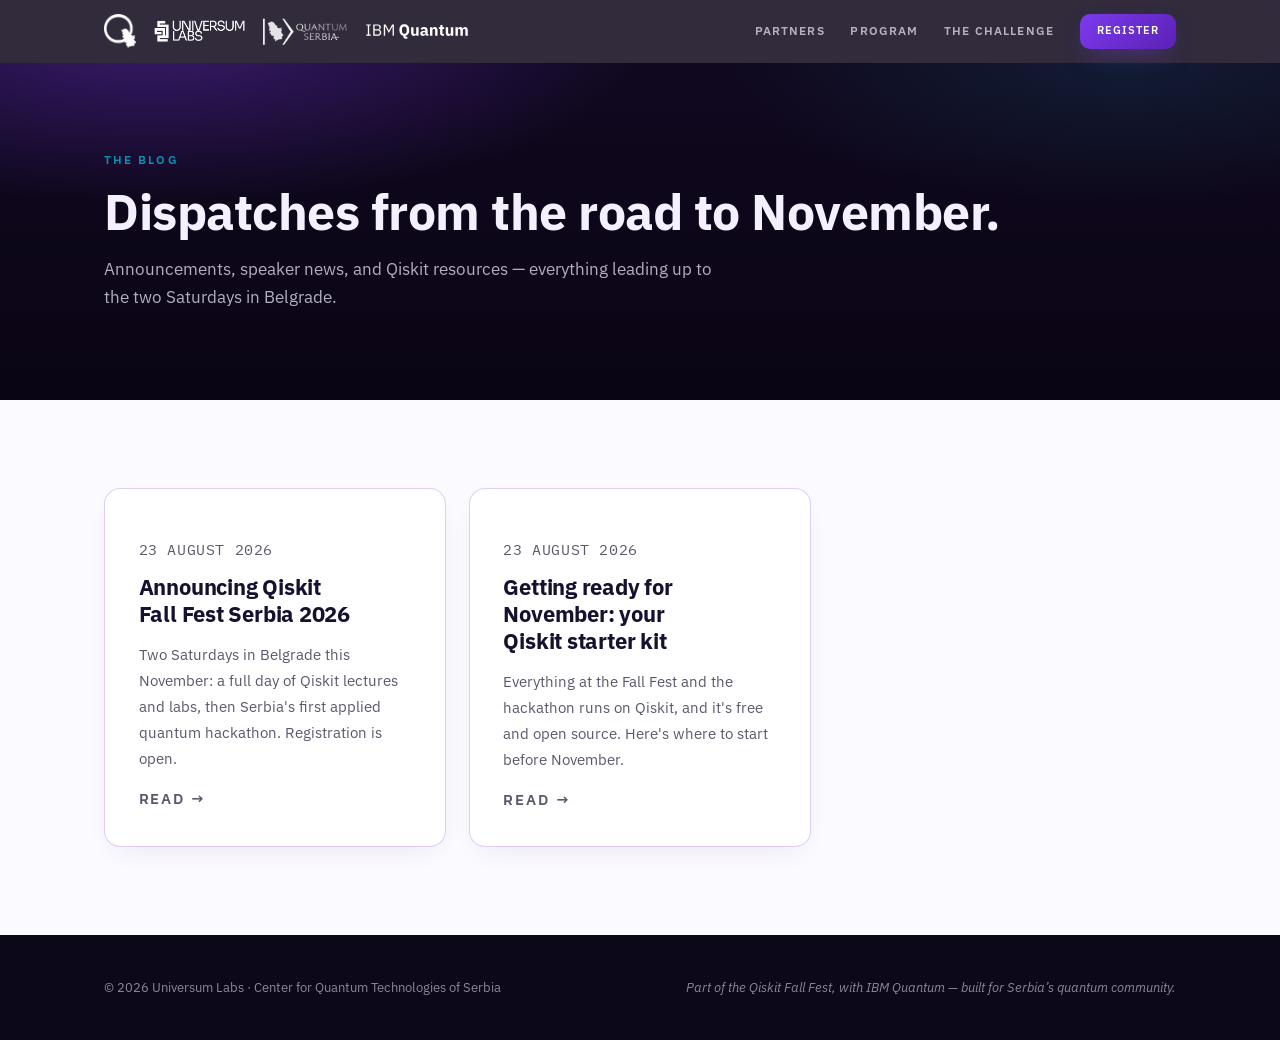
==== commit f71fe078: "Add the Quantum Serbia logo to the nav bar and partners row Place Quantum Serbia between Universum L" ====
--- a/blog/index.html
+++ b/blog/index.html
@@ -8,6 +8,13 @@
     name="description"
     content="News and updates from Qiskit Fall Fest Serbia 2026 — announcements, speaker news, Qiskit resources, and everything leading up to the two Saturdays in Belgrade."
   />
+  <meta property="og:type" content="website" />
+  <meta property="og:site_name" content="Qiskit Fall Fest Serbia 2026" />
+  <meta property="og:title" content="Blog — Qiskit Fall Fest Serbia 2026" />
+  <meta property="og:description" content="News and updates from Qiskit Fall Fest Serbia 2026 — announcements, speaker news, and Qiskit resources." />
+  <!-- Interim host: swap for the custom domain once set (README, "Going live") -->
+  <meta property="og:image" content="https://ibm-qiskit-fall-fest-serbia.vercel.app/assets/og-card.png" />
+  <meta name="twitter:card" content="summary_large_image" />
   <meta name="theme-color" content="#0A0514" />
   <link rel="icon" href="data:image/svg+xml,%3Csvg%20xmlns='http://www.w3.org/2000/svg'%20viewBox='0%200%2032%2032'%3E%3Ccircle%20cx='16'%20cy='16'%20r='13'%20fill='none'%20stroke='%238B5CF6'%20stroke-width='2'/%3E%3Cellipse%20cx='16'%20cy='16'%20rx='13'%20ry='5'%20fill='none'%20stroke='%238B5CF6'%20stroke-opacity='.55'/%3E%3Cline%20x1='16'%20y1='16'%20x2='24'%20y2='8'%20stroke='%2322D3EE'%20stroke-width='2'/%3E%3Ccircle%20cx='24'%20cy='8'%20r='2.5'%20fill='%2322D3EE'/%3E%3C/svg%3E" />
   <link rel="preconnect" href="https://fonts.googleapis.com" />
@@ -16,21 +23,24 @@
     href="https://fonts.googleapis.com/css2?family=IBM+Plex+Mono:wght@400;500&family=IBM+Plex+Sans:wght@400;500;600;700&display=swap"
     rel="stylesheet"
   />
-  <link rel="stylesheet" href="../styles.css" />
+  <link rel="stylesheet" href="/styles.css" />
 </head>
 <body>
   <header class="topbar">
     <div class="wrap topbar-inner">
-      <div class="brand-logos" role="img" aria-label="Center for Quantum Technologies of Serbia, Universum Labs, and IBM Quantum">
-        <img class="brand-logo brand-cqt" src="../assets/logo-cqt-serbia-white.png" alt="" />
-        <img class="brand-logo brand-ul" src="../assets/logo-universum-labs-white.png" alt="" />
-        <img class="brand-logo brand-ibm" src="../assets/ibm-quantum-rev.svg" alt="" />
-      </div>
+      <a class="brand-link" href="/" aria-label="Qiskit Fall Fest Serbia — home">
+        <span class="brand-logos" role="img" aria-label="Center for Quantum Technologies of Serbia, Universum Labs, Quantum Serbia, and IBM Quantum">
+          <img class="brand-logo brand-cqt" src="/assets/logo-cqt-serbia-white.png" alt="" />
+          <img class="brand-logo brand-ul" src="/assets/logo-universum-labs-white.png" alt="" />
+          <img class="brand-logo brand-qs" src="/assets/logo-quantum-serbia-white.png" alt="" />
+          <img class="brand-logo brand-ibm" src="/assets/ibm-quantum-rev.svg" alt="" />
+        </span>
+      </a>
       <nav class="topnav" aria-label="Page">
-        <a href="../index.html#partners">Partners</a>
-        <a href="../index.html#program">Program</a>
-        <a href="../index.html#challenge">The Challenge</a>
-        <a class="btn btn-primary btn-small" href="../index.html#register">Register</a>
+        <a href="/#partners">Partners</a>
+        <a href="/#program">Program</a>
+        <a href="/#challenge">The Challenge</a>
+        <a class="btn btn-primary btn-small" href="/#register">Register</a>
       </nav>
     </div>
   </header>
@@ -63,7 +73,7 @@
     </div>
   </footer>
 
-  <script src="./posts.js"></script>
-  <script src="./blog.js"></script>
+  <script src="/blog/posts.js"></script>
+  <script src="/blog/blog.js"></script>
 </body>
 </html>
--- a/styles.css
+++ b/styles.css
@@ -140,7 +140,18 @@
   -webkit-backdrop-filter: blur(12px);
 }
 
-/* All three partner marks, white versions, in the menu bar */
+/* All three partner marks, white versions, in the menu bar — the whole
+   cluster links back to the home page */
+.brand-link {
+  display: inline-flex;
+  text-decoration: none;
+  transition: opacity 0.15s ease;
+}
+
+.brand-link:hover {
+  opacity: 0.8;
+}
+
 .brand-logos {
   display: flex;
   align-items: center;
@@ -154,6 +165,7 @@
 
 .brand-cqt { height: 34px; }
 .brand-ul  { height: 22px; }
+.brand-qs  { height: 27px; }
 .brand-ibm { height: 17px; }
 
 .topbar-inner {
@@ -308,43 +320,18 @@
   color: var(--dimmer);
 }
 
-/* ──────── Bloch sphere ──────── */
+/* ──────── Fall Fest sticker ──────── */
 
 .hero-viz {
   text-align: center;
 }
 
-#bloch {
-  width: min(100%, 440px);
+/* Displayed at the PNG's native size so it stays crisp */
+.sticker {
+  width: min(100%, 340px);
   height: auto;
-  filter: drop-shadow(0 0 46px rgba(124, 58, 237, 0.32));
-}
-
-#bloch text {
-  font-family: var(--font-mono);
-  font-size: 12.5px;
-}
-
-#bloch .psi-label {
-  font-size: 14px;
-}
-
-.readout {
-  display: flex;
-  flex-direction: column;
-  gap: 0.35rem;
-  margin-top: 0.8rem;
-  font-size: 0.78rem;
-  color: var(--dimmer);
-}
-
-.readout sup {
-  font-size: 0.62em;
-}
-
-.readout .angles {
-  color: var(--cyan);
-  font-variant-numeric: tabular-nums;
+  transform: rotate(-8deg);
+  filter: drop-shadow(0 20px 46px rgba(0, 0, 0, 0.5));
 }
 
 /* ──────── Sections ──────── */
@@ -452,7 +439,12 @@
   flex-wrap: wrap;
   align-items: center;
   justify-content: center;
-  gap: 3rem 4.5rem;
+  gap: 2.6rem 3.5rem;
+}
+
+/* When the section heading is present above the logo row */
+.logo-row-spaced {
+  margin-top: 3rem;
 }
 
 .logo-link {
@@ -463,6 +455,14 @@
 .logo-link:hover {
   opacity: 0.75;
   transform: translateY(-3px);
+}
+
+/* A partner without a website yet — same slot, no link affordance */
+.logo-static,
+.logo-static:hover {
+  opacity: 1;
+  transform: none;
+  cursor: default;
 }
 
 .logo-img {
@@ -471,10 +471,12 @@
   max-width: 100%;
 }
 
-/* Heights tuned per logo so the three read at similar visual weight */
-.logo-cqt { height: clamp(110px, 15vw, 168px); }
-.logo-ul  { height: clamp(54px, 7.4vw, 80px); }
-.logo-ibm { height: clamp(38px, 5vw, 54px); }
+/* Heights tuned per logo so the four read at similar visual weight and
+   still fit on one line */
+.logo-cqt { height: clamp(96px, 12.5vw, 140px); }
+.logo-ul  { height: clamp(44px, 5.8vw, 62px); }
+.logo-qs  { height: clamp(42px, 5.4vw, 58px); }
+.logo-ibm { height: clamp(30px, 3.9vw, 42px); }
 
 /* Organizer cards under the partner logos */
 
@@ -545,7 +547,15 @@
   transition: color 0.15s ease;
 }
 
-a.team-name::after {
+/* Whole-card LinkedIn link */
+.team-card-link {
+  display: block;
+  text-decoration: none;
+  color: inherit;
+}
+
+a.team-name::after,
+.team-card-link .team-name::after {
   content: " ↗";
   font-size: 0.72em;
   color: var(--cyan);
@@ -789,40 +799,6 @@
   max-width: 44rem;
   font-size: 0.92rem;
   font-style: italic;
-  color: var(--dimmer);
-}
-
-/* ──────── Facts ──────── */
-
-.facts {
-  display: grid;
-  grid-template-columns: repeat(3, 1fr);
-  gap: 1rem;
-  margin-top: 3.4rem;
-}
-
-.fact {
-  border: 1px solid var(--line);
-  border-radius: 14px;
-  background: rgba(124, 58, 237, 0.055);
-  padding: 1.5rem 1rem;
-  text-align: center;
-}
-
-.fact-value {
-  font-family: var(--font-display);
-  font-size: 1.6rem;
-  font-weight: 700;
-  color: var(--violet-bright);
-}
-
-.fact-label {
-  margin-top: 0.4rem;
-  font-family: var(--font-display);
-  font-size: 0.64rem;
-  font-weight: 600;
-  letter-spacing: 0.14em;
-  text-transform: uppercase;
   color: var(--dimmer);
 }
 
@@ -1205,18 +1181,45 @@
     justify-content: center;
   }
 
-  #bloch {
-    width: min(78vw, 380px);
+  .sticker {
+    width: min(72vw, 340px);
   }
 
   .program-grid,
-  .track-grid,
-  .facts {
+  .track-grid {
     grid-template-columns: 1fr;
   }
 
   .logo-row {
     gap: 2.2rem 3rem;
+  }
+}
+
+/* Tablet: four brand marks and the full nav don't both fit at this width,
+   so scale the bar down rather than dropping either. */
+@media (max-width: 880px) {
+  .brand-logos {
+    gap: 0.8rem;
+  }
+
+  .brand-cqt { height: 26px; }
+  .brand-ul  { height: 17px; }
+  .brand-qs  { height: 20px; }
+  .brand-ibm { height: 13px; }
+
+  .topnav {
+    gap: 1rem;
+  }
+
+  .topnav a:not(.btn) {
+    font-size: 0.66rem;
+    letter-spacing: 0.08em;
+  }
+
+  .topbar .btn-small {
+    padding: 0.5rem 0.9rem;
+    font-size: 0.64rem;
+    white-space: nowrap;
   }
 }
 
@@ -1225,13 +1228,15 @@
     display: none;
   }
 
+  /* Four marks plus the Register button have to fit a 390px viewport */
   .brand-logos {
-    gap: 0.7rem;
-  }
-
-  .brand-cqt { height: 27px; }
-  .brand-ul  { height: 17px; }
-  .brand-ibm { height: 13px; }
+    gap: 0.5rem;
+  }
+
+  .brand-cqt { height: 24px; }
+  .brand-ul  { height: 15px; }
+  .brand-qs  { height: 17px; }
+  .brand-ibm { height: 11px; }
 
   .topbar .btn-small {
     padding: 0.5rem 0.8rem;
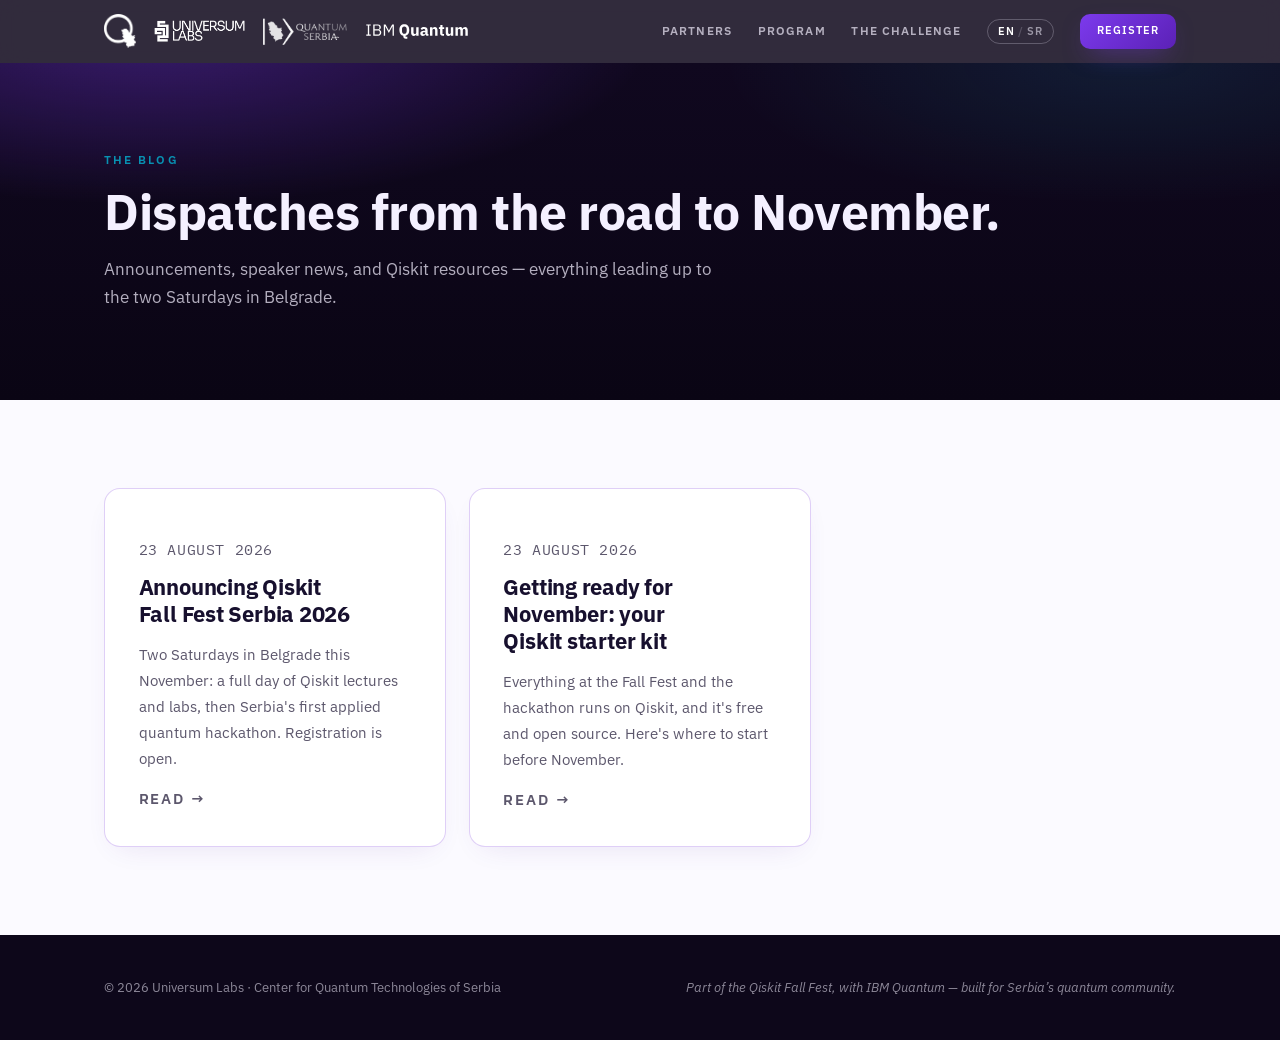
==== commit 9388f93d: "Add an EN / SR language toggle A toggle in the nav bar switches the whole site to Serbian (Latin scr" ====
--- a/blog/index.html
+++ b/blog/index.html
@@ -40,6 +40,9 @@
         <a href="/#partners">Partners</a>
         <a href="/#program">Program</a>
         <a href="/#challenge">The Challenge</a>
+        <button class="lang-toggle" type="button" data-no-i18n aria-label="Switch to Serbian">
+          <span data-lang="en" class="is-active">EN</span><span class="lang-sep" aria-hidden="true">/</span><span data-lang="sr">SR</span>
+        </button>
         <a class="btn btn-primary btn-small" href="/#register">Register</a>
       </nav>
     </div>
@@ -75,5 +78,6 @@
 
   <script src="/blog/posts.js"></script>
   <script src="/blog/blog.js"></script>
+  <script src="/i18n.js"></script>
 </body>
 </html>
--- a/styles.css
+++ b/styles.css
@@ -172,7 +172,8 @@
   display: flex;
   align-items: center;
   justify-content: space-between;
-  gap: 1rem;
+  flex-wrap: wrap;
+  gap: 0.45rem 1rem;
   padding-block: 0.85rem;
 }
 
@@ -180,6 +181,37 @@
   display: flex;
   align-items: center;
   gap: 1.6rem;
+}
+
+/* EN / SR language toggle in the nav bar */
+.lang-toggle {
+  display: inline-flex;
+  align-items: center;
+  gap: 0.22rem;
+  flex: none;
+  border: 1px solid rgba(244, 240, 255, 0.25);
+  border-radius: 999px;
+  background: transparent;
+  padding: 0.3rem 0.62rem;
+  font-family: var(--font-display);
+  font-size: 0.66rem;
+  font-weight: 600;
+  letter-spacing: 0.08em;
+  color: rgba(244, 240, 255, 0.55);
+  cursor: pointer;
+  transition: border-color 0.15s ease, color 0.15s ease;
+}
+
+.lang-toggle:hover {
+  border-color: rgba(244, 240, 255, 0.5);
+}
+
+.lang-toggle .is-active {
+  color: #ffffff;
+}
+
+.lang-sep {
+  opacity: 0.35;
 }
 
 .topnav a:not(.btn) {
@@ -671,6 +703,7 @@
   color: var(--dim);
 }
 
+
 .t-tba {
   font-style: italic;
   color: var(--dimmer);
@@ -780,6 +813,11 @@
   grid-template-columns: repeat(3, 1fr);
   gap: 1.4rem;
   margin-top: 1.4rem;
+}
+
+/* Two official tracks — wider cards, not a gap where a third used to be */
+.track-grid-2 {
+  grid-template-columns: repeat(2, 1fr);
 }
 
 .track-number {
@@ -1008,7 +1046,7 @@
 
 .post-grid {
   display: grid;
-  grid-template-columns: repeat(auto-fill, minmax(300px, 1fr));
+  grid-template-columns: repeat(auto-fill, minmax(min(300px, 100%), 1fr));
   gap: 1.4rem;
 }
 
@@ -1233,10 +1271,16 @@
     gap: 0.5rem;
   }
 
-  .brand-cqt { height: 24px; }
-  .brand-ul  { height: 15px; }
-  .brand-qs  { height: 17px; }
-  .brand-ibm { height: 11px; }
+  .brand-cqt { height: 22px; }
+  .brand-ul  { height: 14px; }
+  .brand-qs  { height: 16px; }
+  .brand-ibm { height: 10px; }
+
+  .lang-toggle {
+    padding: 0.26rem 0.46rem;
+    font-size: 0.6rem;
+    gap: 0.15rem;
+  }
 
   .topbar .btn-small {
     padding: 0.5rem 0.8rem;
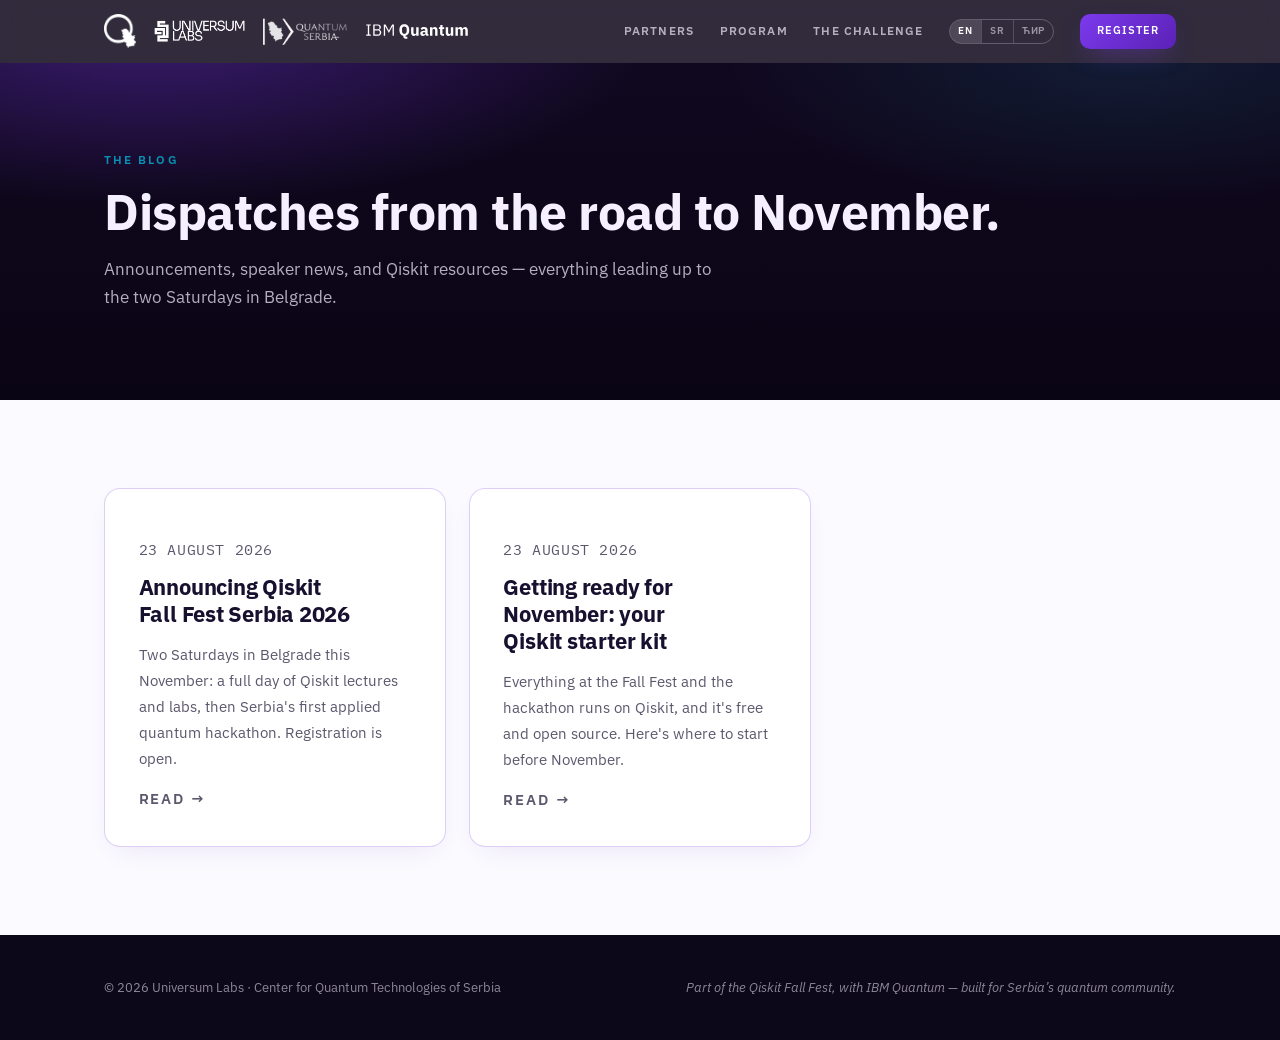
==== commit 336e628e: "Add Serbian Cyrillic as a third language The toggle is now EN / SR / ЋИР. Cyrillic is derived from t" ====
--- a/blog/index.html
+++ b/blog/index.html
@@ -40,9 +40,11 @@
         <a href="/#partners">Partners</a>
         <a href="/#program">Program</a>
         <a href="/#challenge">The Challenge</a>
-        <button class="lang-toggle" type="button" data-no-i18n aria-label="Switch to Serbian">
-          <span data-lang="en" class="is-active">EN</span><span class="lang-sep" aria-hidden="true">/</span><span data-lang="sr">SR</span>
-        </button>
+        <div class="lang-toggle" data-no-i18n role="group" aria-label="Language · Jezik · Језик">
+          <button type="button" data-lang="en" aria-pressed="true">EN</button>
+          <button type="button" data-lang="sr" aria-pressed="false">SR</button>
+          <button type="button" data-lang="sr-cyrl" aria-pressed="false">ЋИР</button>
+        </div>
         <a class="btn btn-primary btn-small" href="/#register">Register</a>
       </nav>
     </div>
--- a/styles.css
+++ b/styles.css
@@ -183,35 +183,41 @@
   gap: 1.6rem;
 }
 
-/* EN / SR language toggle in the nav bar */
+/* EN / SR / ЋИР language toggle in the nav bar */
 .lang-toggle {
   display: inline-flex;
-  align-items: center;
-  gap: 0.22rem;
+  align-items: stretch;
   flex: none;
   border: 1px solid rgba(244, 240, 255, 0.25);
   border-radius: 999px;
+  overflow: hidden;
+}
+
+.lang-toggle button {
+  border: 0;
   background: transparent;
-  padding: 0.3rem 0.62rem;
-  font-family: var(--font-display);
-  font-size: 0.66rem;
-  font-weight: 600;
-  letter-spacing: 0.08em;
+  padding: 0.32rem 0.52rem;
+  font-family: var(--font-display);
+  font-size: 0.63rem;
+  font-weight: 600;
+  letter-spacing: 0.06em;
+  line-height: 1.2;
   color: rgba(244, 240, 255, 0.55);
   cursor: pointer;
-  transition: border-color 0.15s ease, color 0.15s ease;
-}
-
-.lang-toggle:hover {
-  border-color: rgba(244, 240, 255, 0.5);
-}
-
-.lang-toggle .is-active {
+  transition: color 0.15s ease, background-color 0.15s ease;
+}
+
+.lang-toggle button + button {
+  border-left: 1px solid rgba(244, 240, 255, 0.18);
+}
+
+.lang-toggle button:hover {
   color: #ffffff;
 }
 
-.lang-sep {
-  opacity: 0.35;
+.lang-toggle button.is-active {
+  color: #ffffff;
+  background: rgba(244, 240, 255, 0.14);
 }
 
 .topnav a:not(.btn) {
@@ -1276,10 +1282,9 @@
   .brand-qs  { height: 16px; }
   .brand-ibm { height: 10px; }
 
-  .lang-toggle {
-    padding: 0.26rem 0.46rem;
-    font-size: 0.6rem;
-    gap: 0.15rem;
+  .lang-toggle button {
+    padding: 0.26rem 0.4rem;
+    font-size: 0.58rem;
   }
 
   .topbar .btn-small {
